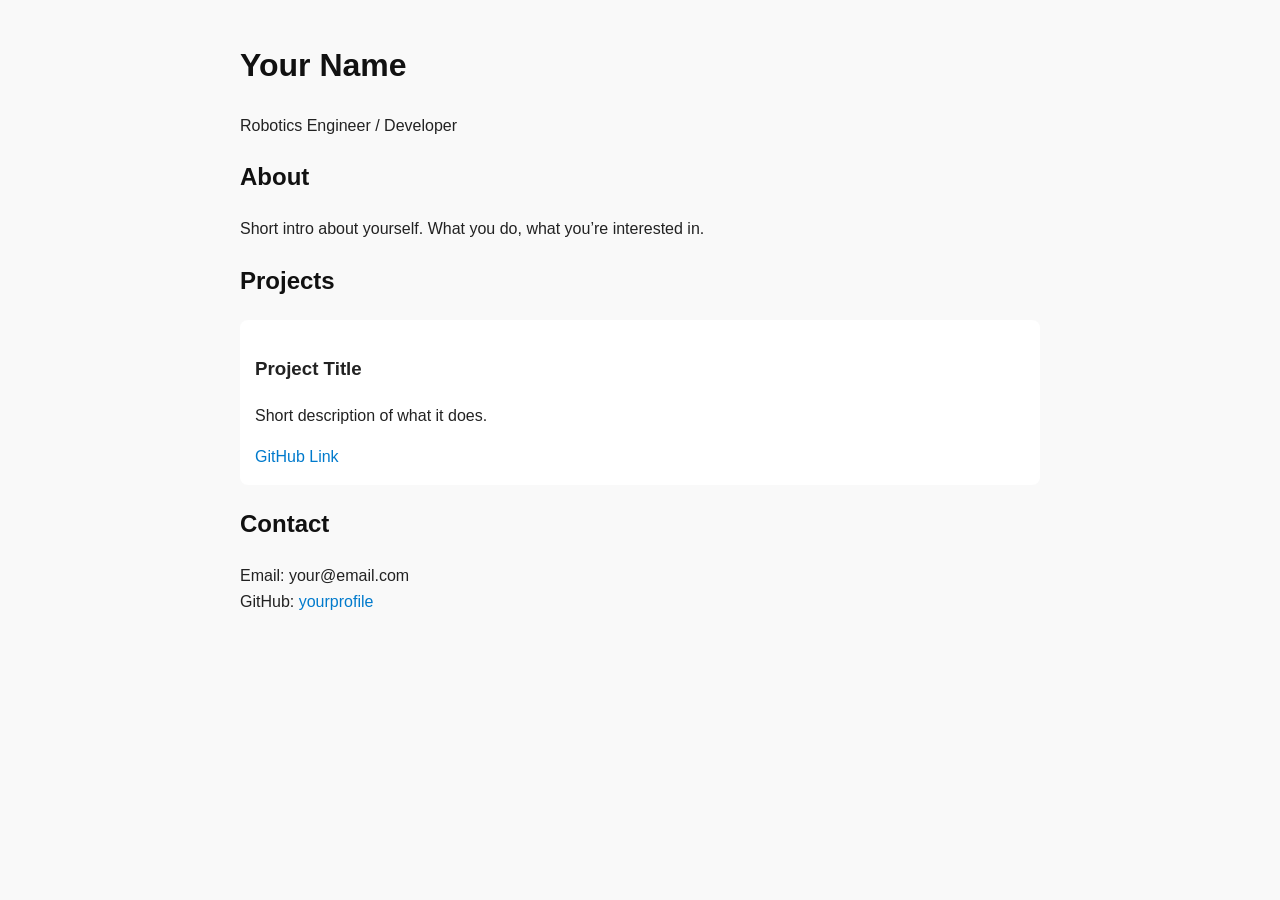
==== index.html @ 07967818 "Create index.html" ====
<!DOCTYPE html>
<html lang="en">
<head>
    <meta charset="UTF-8">
    <meta name="viewport" content="width=device-width, initial-scale=1.0">
    <title>Your Name</title>

    <style>
        body {
            font-family: Arial, sans-serif;
            margin: 40px auto;
            max-width: 800px;
            line-height: 1.6;
            padding: 0 20px;
            background: #f9f9f9;
            color: #222;
        }

        h1, h2 {
            color: #111;
        }

        .project {
            margin-bottom: 20px;
            padding: 15px;
            background: white;
            border-radius: 8px;
        }

        a {
            color: #007acc;
            text-decoration: none;
        }
    </style>
</head>
<body>

    <h1>Your Name</h1>
    <p>Robotics Engineer / Developer</p>

    <h2>About</h2>
    <p>
        Short intro about yourself. What you do, what you’re interested in.
    </p>

    <h2>Projects</h2>

    <div class="project">
        <h3>Project Title</h3>
        <p>Short description of what it does.</p>
        <a href="#">GitHub Link</a>
    </div>

    <h2>Contact</h2>
    <p>
        Email: your@email.com <br>
        GitHub: <a href="#">yourprofile</a>
    </p>

</body>
</html>
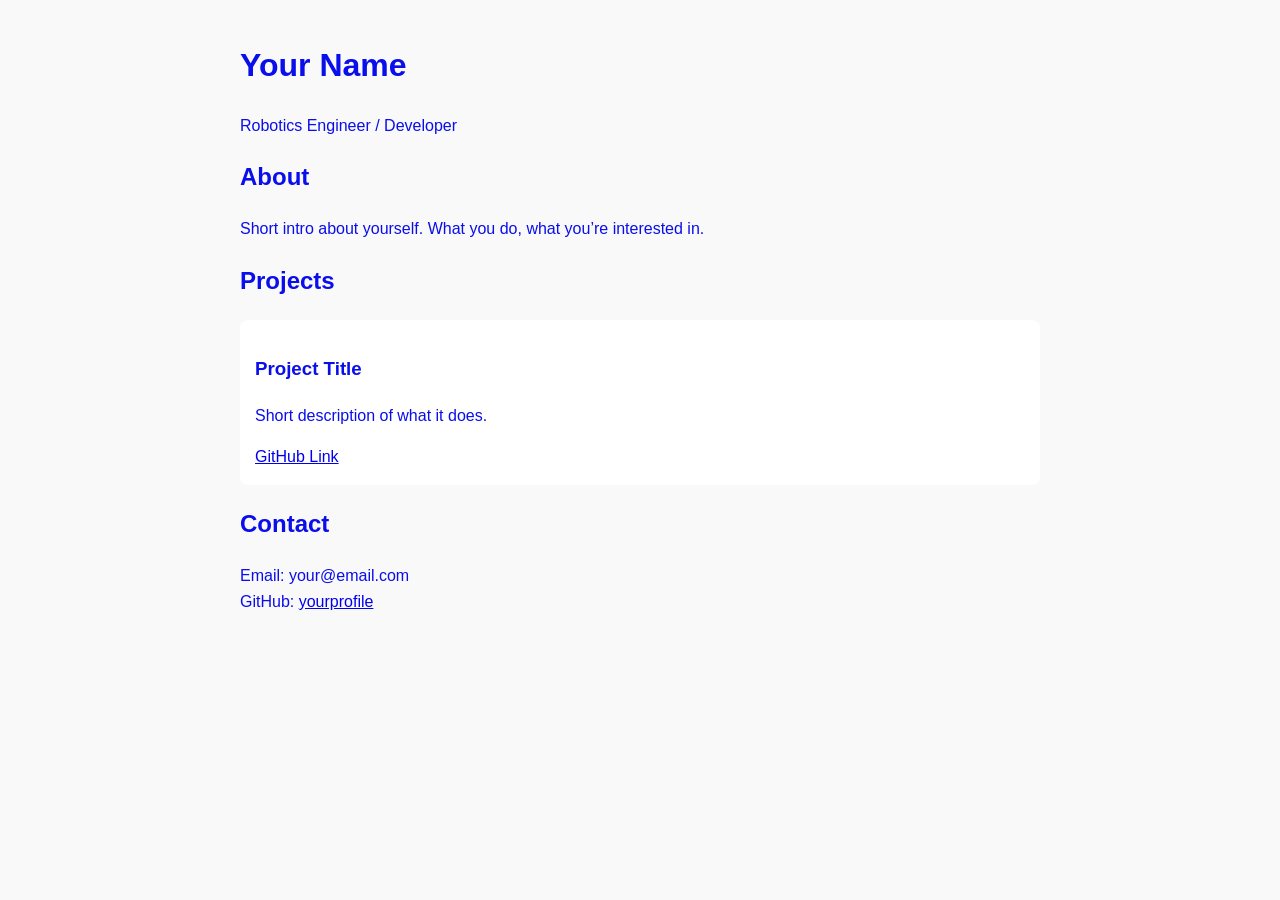
==== commit 01dbc18f: "Updates" ====
--- a/index.html
+++ b/index.html
@@ -3,35 +3,9 @@
 <head>
     <meta charset="UTF-8">
     <meta name="viewport" content="width=device-width, initial-scale=1.0">
-    <title>Your Name</title>
+    <link rel="stylesheet" href="style.css">
+    <title>Begüm Saral</title>
 
-    <style>
-        body {
-            font-family: Arial, sans-serif;
-            margin: 40px auto;
-            max-width: 800px;
-            line-height: 1.6;
-            padding: 0 20px;
-            background: #f9f9f9;
-            color: #222;
-        }
-
-        h1, h2 {
-            color: #111;
-        }
-
-        .project {
-            margin-bottom: 20px;
-            padding: 15px;
-            background: white;
-            border-radius: 8px;
-        }
-
-        a {
-            color: #007acc;
-            text-decoration: none;
-        }
-    </style>
 </head>
 <body>
 
--- a/style.css
+++ b/style.css
@@ -0,0 +1,16 @@
+body {
+    font-family: Arial, sans-serif;
+    margin: 40px auto;
+    max-width: 800px;
+    line-height: 1.6;
+    padding: 0 20px;
+    background: #f9f9f9;
+    color: #0a0eeb;
+}
+
+.project {
+    margin-bottom: 20px;
+    padding: 15px;
+    background: white;
+    border-radius: 8px;
+}
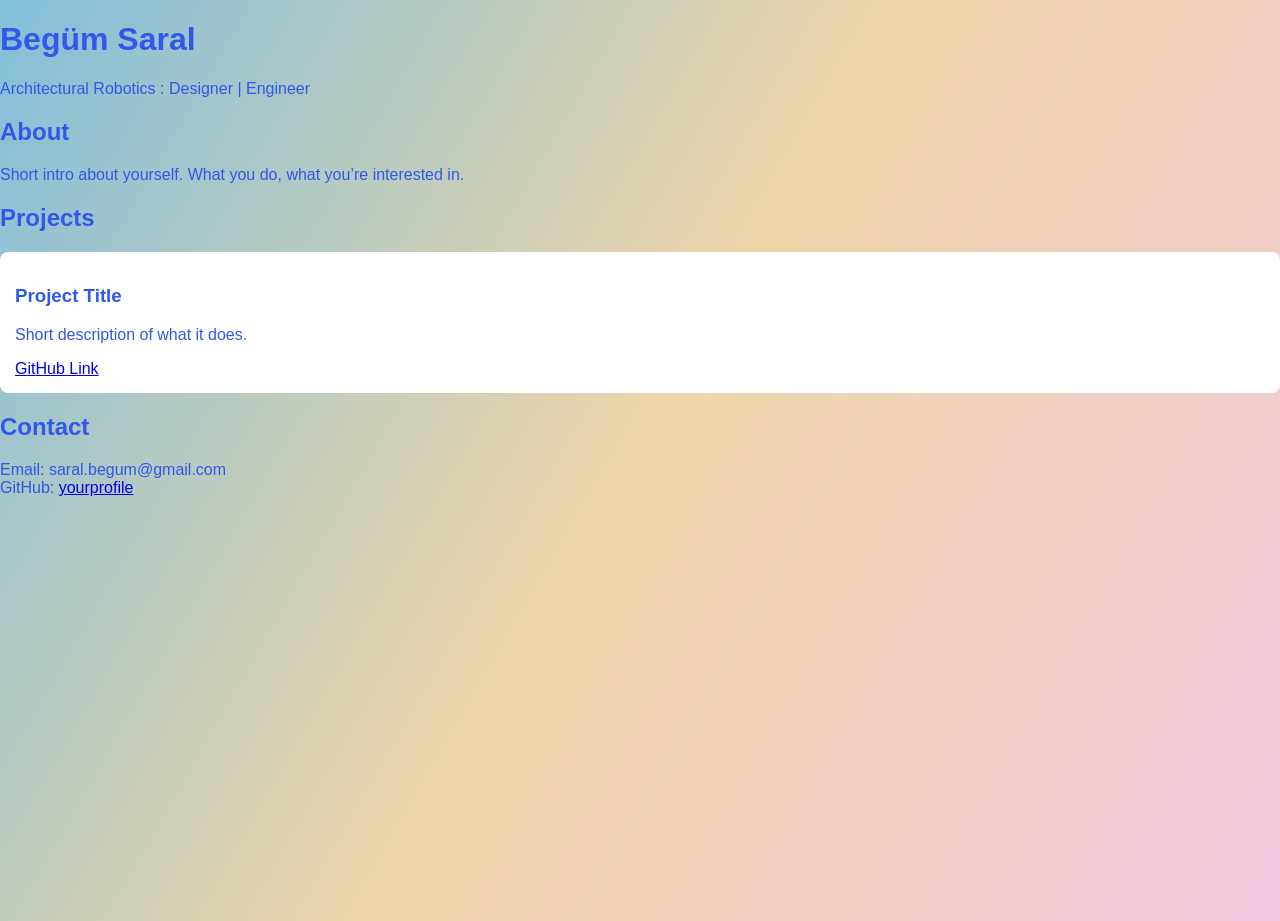
==== commit 9dfef6be: "Color changes." ====
--- a/index.html
+++ b/index.html
@@ -9,8 +9,8 @@
 </head>
 <body>
 
-    <h1>Your Name</h1>
-    <p>Robotics Engineer / Developer</p>
+    <h1>Begüm Saral</h1>
+    <p>Architectural Robotics : Designer | Engineer</p>
 
     <h2>About</h2>
     <p>
@@ -27,7 +27,7 @@
 
     <h2>Contact</h2>
     <p>
-        Email: your@email.com <br>
+        Email: saral.begum@gmail.com <br>
         GitHub: <a href="#">yourprofile</a>
     </p>
 
--- a/style.css
+++ b/style.css
@@ -1,11 +1,11 @@
 body {
+    margin: 0;
+    min-height: 100vh;
+
+    background: linear-gradient(120deg, #81bfda,  #eed5a8, #f1c8e0);
+
+    color: rgb(48, 88, 235);
     font-family: Arial, sans-serif;
-    margin: 40px auto;
-    max-width: 800px;
-    line-height: 1.6;
-    padding: 0 20px;
-    background: #f9f9f9;
-    color: #0a0eeb;
 }
 
 .project {
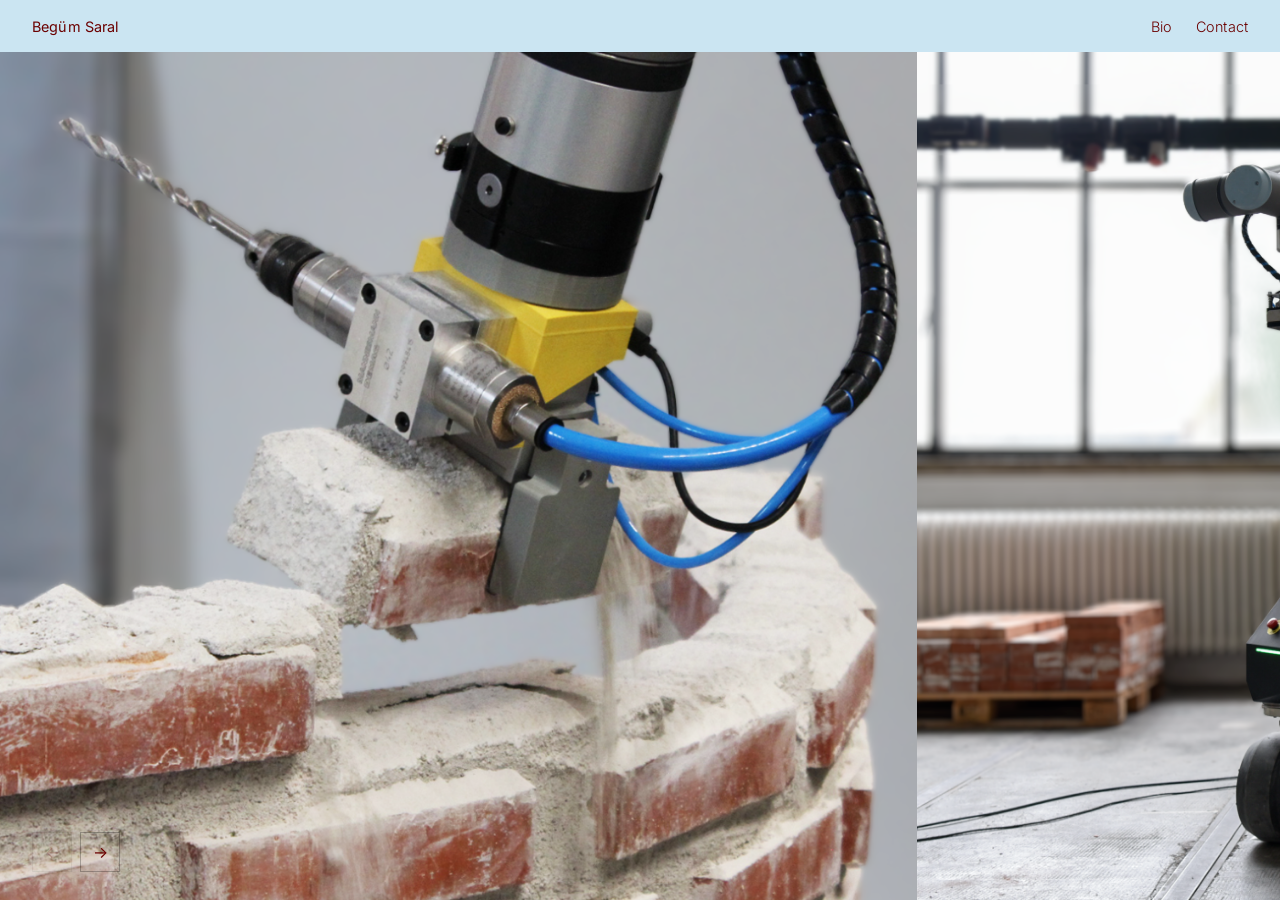
==== commit ba6b9959: "Updates" ====
--- a/index.html
+++ b/index.html
@@ -4,32 +4,178 @@
     <meta charset="UTF-8">
     <meta name="viewport" content="width=device-width, initial-scale=1.0">
     <link rel="stylesheet" href="style.css">
+    <link href="https://fonts.googleapis.com/css2?family=Inter:wght@300;400&display=swap" rel="stylesheet">
     <title>Begüm Saral</title>
-
 </head>
 <body>
 
-    <h1>Begüm Saral</h1>
-    <p>Architectural Robotics : Designer | Engineer</p>
+    <!-- ── NAV ── -->
+    <nav>
+        <span class="nav-name">Begüm Saral</span>
+        <div class="nav-links">
+            <button onclick="openPanel('bioPanel')">Bio</button>
+            <button onclick="openPanel('contactPanel')">Contact</button>
+        </div>
+    </nav>
 
-    <h2>About</h2>
-    <p>
-        Short intro about yourself. What you do, what you’re interested in.
-    </p>
-
-    <h2>Projects</h2>
-
-    <div class="project">
-        <h3>Project Title</h3>
-        <p>Short description of what it does.</p>
-        <a href="#">GitHub Link</a>
+    <!-- ── SCROLL STRIP ── -->
+    <div id="scrollStrip">
+        <div id="scrollTrack">
+            <!-- Populated by JS -->
+        </div>
     </div>
 
-    <h2>Contact</h2>
-    <p>
-        Email: saral.begum@gmail.com <br>
-        GitHub: <a href="#">yourprofile</a>
-    </p>
+    <!-- ── ARROW BUTTONS ── -->
+    <button class="scroll-arrow" id="arrowLeft" onclick="arrowScroll(-1)" aria-label="Scroll left">&#8592;</button>
+    <button class="scroll-arrow" id="arrowRight" onclick="arrowScroll(1)" aria-label="Scroll right">&#8594;</button>
 
+    <!-- ── BIO PANEL ── -->
+    <div class="panel" id="bioPanel">
+        <div class="panel-inner">
+            <button class="close-btn" onclick="closePanel('bioPanel')">Close</button>
+            <div class="panel-content">
+                <h2>Bio</h2>
+                <p>Your bio goes here. A few sentences about who you are, what you do, and what drives you. Architectural Robotics. Designer and engineer working at the intersection of space, computation, and movement.</p>
+                <p>Based in —. Previously at —. Currently working on —.</p>
+            </div>
+        </div>
+    </div>
+
+    <!-- ── CONTACT PANEL ── -->
+    <div class="panel" id="contactPanel">
+        <div class="panel-inner">
+            <button class="close-btn" onclick="closePanel('contactPanel')">Close</button>
+            <div class="panel-content">
+                <h2>Contact</h2>
+                <p><a href="mailto:saral.begum@gmail.com">saral.begum@gmail.com</a></p>
+                <p><a href="https://github.com/begums" target="_blank">GitHub ↗</a></p>
+            </div>
+        </div>
+    </div>
+
+    <script>
+        // ── PROJECT DATA ──
+        // Edit this list to add/remove projects.
+        // 'cover' is the thumbnail shown in the scroll strip.
+        // 'images' are shown in the project detail page.
+        // All image paths are relative to index.html (e.g. "images/myfile.jpg")
+        const PROJECTS = [
+            {
+                id: "proj1",
+                title: "Robotic Deconstruction of Mortar-Bound Brickwork",
+                tag: "Robotics + Computer Vision",
+                year: "2024-25",
+                description: "Robotic deconstruction offers a precise and environmentally responsible alternative to conventional demolition, enabling the selective recovery of building materials for reuse. This research presents a methodology for robotic deconstruction enabled by Spatial Artificial Intelligence (Spatial AI), demonstrated through the case of brickwork. The approach comprises: (1) a deep learning-based real-time object perception system, trained on synthetic photorealistic data to detect and localise individual bricks; (2) the incremental registration and spatial mapping of these discrete elements within an evolving as-built digital twin; and (3) reasoning and control routines that enable perception- and mapping-informed, stepwise robotic deconstruction. The mortar-bound deconstruction project builds on the previous dry-stacked case study by moving the concept closer to real-world application, while addressing challenges such as brick perception with mortar occlusion, as well as robotic mortar removal, and brick detachment.",
+                tech: ["Spatial AI", "Material reclamation", "Deep learning-based object perception", "Synthetic photorealistic data generation"],
+                github: "https://github.com/begums",
+                cover: "images/Project_1_image_0.png",
+                images: ["images/Project_1_image_0.png"]
+            },
+            {
+                id: "proj2",
+                title: "Robotic Disassembly of Dry-stacked Brickwork",
+                tag: "Robotics + Computer Vision",
+                year: "2023-24",
+                description: "A longer description of this project. What problem does it solve? What was your role? What did you learn?",
+                tech: ["Grasshopper", "Rhino", "Python"],
+                github: "https://github.com/begums",
+                cover: "images/Project_2_image_0.png",
+                images: ["images/Project_2_image_0.png"]
+            },
+            {
+                id: "proj3",
+                title: "Augmented Construction Training",
+                tag: "Augmented Reality",
+                year: "2023",
+                description: "A longer description of this project. What problem does it solve? What was your role? What did you learn?",
+                tech: ["PyTorch", "SLAM", "C++"],
+                github: "https://github.com/begums",
+                cover: "images/Project_3_image_0.jpg",
+                images: ["images/Project_3_image_0.jpg"]
+            }
+        ];
+
+        // ── Build scroll strip ──
+        function buildStrip() {
+            const track = document.getElementById('scrollTrack');
+            PROJECTS.forEach((p, i) => {
+                const item = document.createElement('div');
+                item.className = 'project-item';
+                // Generate random width between min and max to create a dynamic, non-uniform strip
+                const minWidth = 800, maxWidth = 1000;
+                const randomWidth = Math.floor(Math.random() * (maxWidth - minWidth + 1)) + minWidth;
+                item.onclick = () => {
+                    // Store project data for project.html to read
+                    sessionStorage.setItem('currentProject', JSON.stringify(p));
+                    sessionStorage.setItem('allProjects', JSON.stringify(PROJECTS));
+                    window.location.href = `project.html?id=${p.id}`;
+                };
+                item.innerHTML = `
+                    <div class="proj-label-top">
+                        <span class="proj-title-top">${p.title}, ${p.year}</span>
+                    </div>
+                    <div class="proj-img-wrap" style="width: ${randomWidth}px;">
+                        <img src="${p.cover}" alt="${p.title}" onerror="this.parentElement.classList.add('no-img')">
+                        <div class="proj-num">${String(i + 1).padStart(2, '0')}</div>
+                    </div>
+                `;
+                track.appendChild(item);
+            });
+            updateArrows();
+        }
+
+        // ── Panels ──
+        function openPanel(id) {
+            document.getElementById(id).classList.add('active');
+            document.body.style.overflow = 'hidden';
+        }
+        function closePanel(id) {
+            document.getElementById(id).classList.remove('active');
+            document.body.style.overflow = '';
+        }
+        document.querySelectorAll('.panel').forEach(panel => {
+            panel.addEventListener('click', e => {
+                if (e.target === panel) closePanel(panel.id);
+            });
+        });
+        document.addEventListener('keydown', e => {
+            if (e.key === 'Escape')
+                document.querySelectorAll('.panel.active').forEach(p => closePanel(p.id));
+        });
+
+        // ── Arrow scroll ──
+        const strip = document.getElementById('scrollStrip');
+        const SCROLL_AMOUNT = 360;
+
+        function arrowScroll(dir) {
+            strip.scrollBy({ left: dir * SCROLL_AMOUNT, behavior: 'smooth' });
+        }
+        function updateArrows() {
+            const atStart = strip.scrollLeft <= 0;
+            const atEnd = strip.scrollLeft + strip.clientWidth >= strip.scrollWidth - 2;
+            document.getElementById('arrowLeft').style.opacity = atStart ? '0.2' : '1';
+            document.getElementById('arrowRight').style.opacity = atEnd ? '0.2' : '1';
+        }
+        strip.addEventListener('scroll', updateArrows);
+
+        // ── Drag to scroll ──
+        let isDown = false, startX, scrollLeft;
+        strip.addEventListener('mousedown', e => {
+            isDown = true;
+            strip.style.cursor = 'grabbing';
+            startX = e.pageX - strip.offsetLeft;
+            scrollLeft = strip.scrollLeft;
+        });
+        strip.addEventListener('mouseleave', () => { isDown = false; strip.style.cursor = 'grab'; });
+        strip.addEventListener('mouseup', () => { isDown = false; strip.style.cursor = 'grab'; });
+        strip.addEventListener('mousemove', e => {
+            if (!isDown) return;
+            e.preventDefault();
+            const x = e.pageX - strip.offsetLeft;
+            strip.scrollLeft = scrollLeft - (x - startX) * 1.2;
+        });
+
+        buildStrip();
+    </script>
 </body>
-</html>+</html>
--- a/style.css
+++ b/style.css
@@ -1,16 +1,342 @@
+/* ── Variables ── */
+:root {
+    --bg:      #cbe5f2;   
+    --ink:     #6b0000;
+    --muted:   #bb0202;
+    --panel-bg:#f9f5c8;
+    --font:    'Inter', sans-serif;
+}
+
+/* ── Reset ── */
+*, *::before, *::after { box-sizing: border-box; margin: 0; padding: 0; }
+
+html, body {
+    height: 100%;
+    overflow: hidden; /* no page scroll — only strip scrolls */
+}
+
 body {
+    background: var(--bg);
+    color: var(--ink);
+    font-family: var(--font);
+    font-weight: 300;
+}
+
+/* ── NAV ── */
+nav {
+    position: fixed;
+    top: 0; left: 0; right: 0;
+    z-index: 50;
+    height: 52px;
+    display: flex;
+    align-items: center;
+    justify-content: space-between;
+    padding: 0 32px;
+}
+
+.nav-name {
+    font-size: 0.9rem;
+    font-weight: 400;
+    letter-spacing: 0.01em;
+    color: var(--ink);
+}
+
+.nav-links {
+    display: flex;
+    gap: 24px;
+}
+
+.nav-links button {
+    background: none;
+    border: none;
+    font-family: var(--font);
+    font-size: 0.9rem;
+    font-weight: 300;
+    color: var(--ink);
+    cursor: pointer;
+    padding: 0;
+    letter-spacing: 0.01em;
+    transition: opacity 0.15s;
+}
+.nav-links button:hover { opacity: 0.5; }
+
+/* ── SCROLL STRIP ── */
+#scrollStrip {
+    position: fixed;
+    top: 52px; bottom: 0; left: 0; right: 0;
+    overflow-x: scroll;
+    overflow-y: hidden;
+    cursor: grab;
+    scroll-behavior: smooth;
+    -webkit-overflow-scrolling: touch;
+    scrollbar-width: none;
+}
+#scrollStrip::-webkit-scrollbar { display: none; }
+
+#scrollTrack {
+    display: flex;
+    align-items: flex-end;
+    gap: 0;
+    height: 100%;
+    padding: 0;
+    width: max-content;
+}
+
+/* ── PROJECT ITEM ── */
+.project-item {
+    position: relative;
+    flex-shrink: 0;
+    cursor: pointer;
+    display: flex;
+    flex-direction: column;
+    align-items: flex-start;
+    gap: 0px;
+    padding-bottom: 0px;
+}
+
+.proj-img-wrap {
+    position: relative;
+    width: auto;
+    height: auto;
+    max-height: calc(100vh - 52px);
+    background: #ffffff;
+    overflow: hidden;
+}
+
+.proj-img-wrap img {
+    width: 100%; height: 100%;
+    object-fit: contain;
+    display: block;
+    transition: transform 0.5s ease;
+    filter: grayscale(15%);
+}
+.project-item:hover .proj-img-wrap img {
+    transform: scale(1.03);
+    filter: grayscale(0%);
+}
+
+/* Fallback number when no image */
+.proj-num {
+    position: absolute;
+    bottom: 12px; right: 16px;
+    font-size: 4rem;
+    font-weight: 300;
+    color: rgba(0,0,0,0.12);
+    line-height: 1;
+    pointer-events: none;
+}
+.proj-img-wrap.no-img img { display: none; }
+.proj-img-wrap:not(.no-img) .proj-num { display: none; }
+
+/* Label above image */
+.proj-label-top {
+    display: flex;
+    flex-direction: column;
+    gap: 2px;
+    padding-left: 8px;
+}
+.proj-title-top {
+    font-size: 0.88rem;
+    font-weight: 400;
+    color: var(--ink);
+    line-height: 1.2;
+    white-space: nowrap;
+}
+
+/* Items align to bottom for image only */
+.project-item { margin: 0; padding: 0; }
+
+/* ── Arrow buttons ── */
+.scroll-arrow {
+    position: fixed;
+    bottom: 28px;
+    z-index: 100;
+    background: none;
+    border: 1px solid rgba(0,0,0,0.25);
+    color: var(--ink);
+    font-family: var(--font);
+    font-size: 1rem;
+    width: 40px;
+    height: 40px;
+    cursor: pointer;
+    display: flex;
+    align-items: center;
+    justify-content: center;
+    transition: opacity 0.2s, background 0.2s;
+}
+.scroll-arrow:hover { background: rgba(0,0,0,0.06); }
+#arrowLeft  { left: 32px; }
+#arrowRight { left: 80px; }
+
+/* ── Panels (Bio, Contact) ── */
+.panel {
+    position: fixed;
+    inset: 0;
+    z-index: 200;
+    display: flex;
+    align-items: stretch;
+    justify-content: flex-end;
+    pointer-events: none;
+    opacity: 0;
+    transition: opacity 0.3s ease;
+}
+.panel.active {
+    pointer-events: all;
+    opacity: 1;
+}
+.panel.active .panel-inner {
+    transform: translateX(0);
+}
+
+.panel-inner {
+    background: var(--panel-bg);
+    width: 480px;
+    max-width: 100vw;
+    height: 100%;
+    overflow-y: auto;
+    position: relative;
+    transform: translateX(40px);
+    transition: transform 0.4s cubic-bezier(0.22, 1, 0.36, 1);
+    display: flex;
+    flex-direction: column;
+}
+
+/* Close button */
+.close-btn {
+    position: sticky;
+    top: 0;
+    align-self: flex-end;
+    background: none;
+    border: none;
+    font-family: var(--font);
+    font-size: 0.78rem;
+    font-weight: 300;
+    letter-spacing: 0.08em;
+    text-transform: uppercase;
+    color: var(--muted);
+    cursor: pointer;
+    padding: 22px 28px 0;
+    transition: color 0.15s;
+    z-index: 10;
+}
+.close-btn:hover { color: var(--ink); }
+
+/* Panel content */
+.panel-content {
+    padding: 32px 40px 60px;
+    flex: 1;
+}
+
+.panel-content h2 {
+    font-size: 1.1rem;
+    font-weight: 400;
+    letter-spacing: 0.01em;
+    margin-bottom: 28px;
+    color: var(--ink);
+}
+
+.panel-content p {
+    font-size: 0.88rem;
+    line-height: 1.85;
+    color: var(--ink);
+    opacity: 0.75;
+    margin-bottom: 16px;
+}
+
+.panel-content a {
+    color: var(--ink);
+    text-decoration: none;
+    border-bottom: 1px solid rgba(0,0,0,0.2);
+    transition: border-color 0.15s;
+}
+.panel-content a:hover { border-color: var(--ink); }
+
+/* Project panel layout */
+.project-panel-content {
+    padding: 0;
+    display: flex;
+    flex-direction: column;
+}
+
+.panel-img {
+    width: 100%;
+    aspect-ratio: 4/3;
+    background: #b5c89a;
+    overflow: hidden;
+    flex-shrink: 0;
+}
+.panel-img img {
+    width: 100%; height: 100%;
+    object-fit: cover;
+    display: block;
+    filter: grayscale(10%);
+}
+
+.panel-text {
+    padding: 32px 40px 60px;
+    display: flex;
+    flex-direction: column;
+    gap: 14px;
+}
+
+.panel-text .proj-tag {
+    font-size: 0.68rem;
+    letter-spacing: 0.12em;
+    text-transform: uppercase;
+    color: var(--muted);
+}
+
+.panel-text h2 {
+    font-size: 1.3rem;
+    font-weight: 400;
     margin: 0;
-    min-height: 100vh;
-
-    background: linear-gradient(120deg, #81bfda,  #eed5a8, #f1c8e0);
-
-    color: rgb(48, 88, 235);
-    font-family: Arial, sans-serif;
-}
-
-.project {
-    margin-bottom: 20px;
-    padding: 15px;
-    background: white;
-    border-radius: 8px;
-}+    line-height: 1.3;
+}
+
+.panel-text p {
+    font-size: 0.86rem;
+    line-height: 1.85;
+    color: var(--ink);
+    opacity: 0.7;
+    margin: 0;
+}
+
+.tech-list {
+    display: flex;
+    flex-wrap: wrap;
+    gap: 8px;
+    margin-top: 4px;
+}
+.tech-list span {
+    font-size: 0.7rem;
+    letter-spacing: 0.1em;
+    text-transform: uppercase;
+    color: var(--muted);
+    border: 1px solid rgba(0,0,0,0.18);
+    padding: 3px 10px;
+}
+
+.ext-link {
+    display: inline-block;
+    margin-top: 8px;
+    font-size: 0.78rem;
+    letter-spacing: 0.08em;
+    text-transform: uppercase;
+    color: var(--ink);
+    text-decoration: none;
+    border-bottom: 1px solid rgba(0,0,0,0.3);
+    width: fit-content;
+    transition: border-color 0.15s, opacity 0.15s;
+}
+.ext-link:hover { opacity: 0.5; }
+
+/* ── Mobile ── */
+@media (max-width: 600px) {
+    nav { padding: 0 20px; }
+    #scrollTrack { padding: 0; }
+    .proj-img-wrap { width: 260px !important; height: calc(100vh - 52px) !important; }
+    .project-item { margin: 0 !important; }
+    .panel-inner { width: 100vw; }
+    .panel-content { padding: 24px 24px 48px; }
+    .panel-text { padding: 24px 24px 48px; }
+}
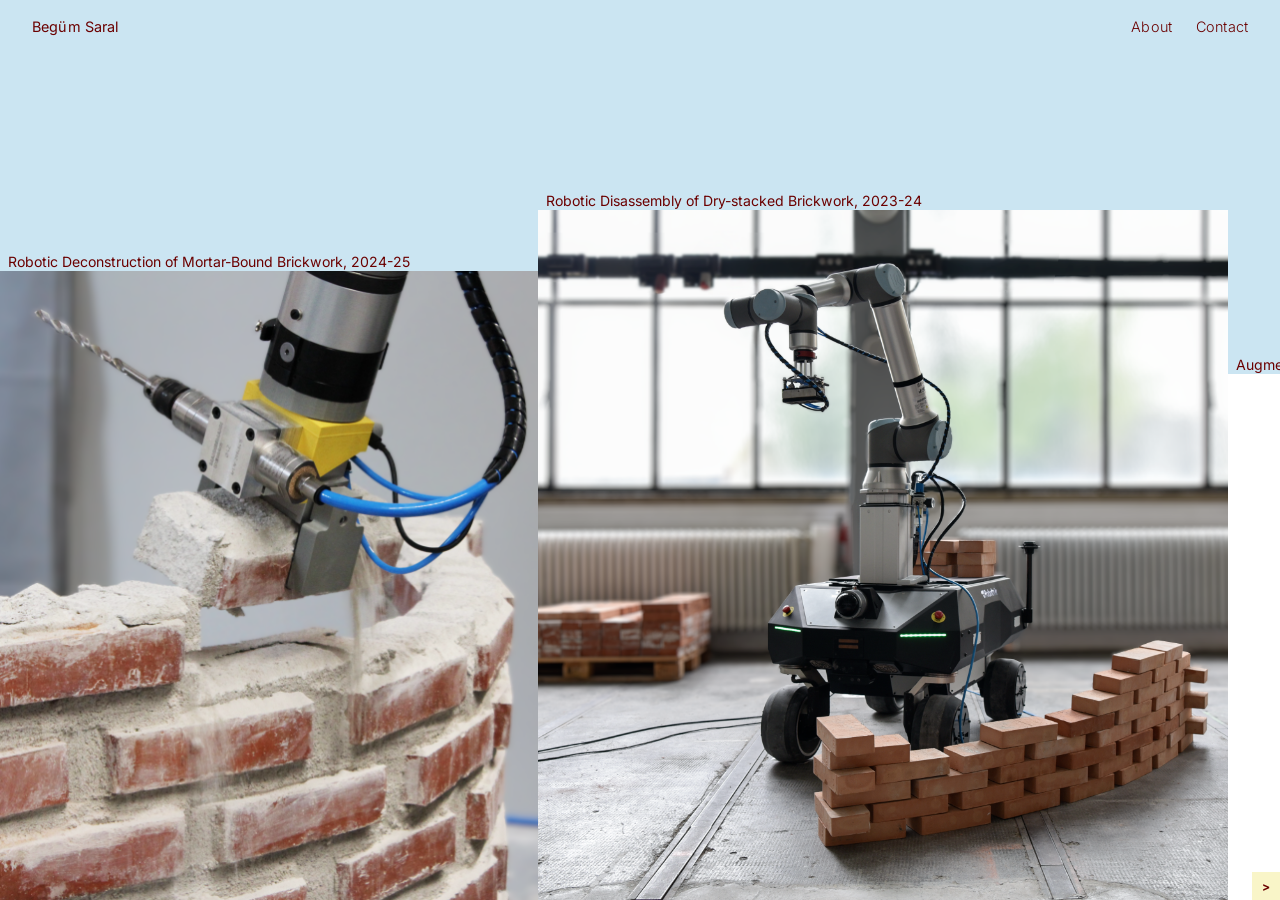
==== commit 2d33a2ce: "finalchanges" ====
--- a/index.html
+++ b/index.html
@@ -13,7 +13,7 @@
     <nav>
         <span class="nav-name">Begüm Saral</span>
         <div class="nav-links">
-            <button onclick="openPanel('bioPanel')">Bio</button>
+            <button onclick="openPanel('aboutPanel')">About</button>
             <button onclick="openPanel('contactPanel')">Contact</button>
         </div>
     </nav>
@@ -26,15 +26,15 @@
     </div>
 
     <!-- ── ARROW BUTTONS ── -->
-    <button class="scroll-arrow" id="arrowLeft" onclick="arrowScroll(-1)" aria-label="Scroll left">&#8592;</button>
-    <button class="scroll-arrow" id="arrowRight" onclick="arrowScroll(1)" aria-label="Scroll right">&#8594;</button>
-
-    <!-- ── BIO PANEL ── -->
-    <div class="panel" id="bioPanel">
+    <button class="scroll-arrow" id="arrowLeft" onclick="arrowScroll(-1)" aria-label="Scroll left">&lt;</button>
+    <button class="scroll-arrow" id="arrowRight" onclick="arrowScroll(1)" aria-label="Scroll right">&gt;</button>
+
+    <!-- ── ABOUT PANEL ── -->
+    <div class="panel" id="aboutPanel">
         <div class="panel-inner">
-            <button class="close-btn" onclick="closePanel('bioPanel')">Close</button>
+            <button class="close-btn" onclick="closePanel('aboutPanel')">Close</button>
             <div class="panel-content">
-                <h2>Bio</h2>
+                <h2>About</h2>
                 <p>Your bio goes here. A few sentences about who you are, what you do, and what drives you. Architectural Robotics. Designer and engineer working at the intersection of space, computation, and movement.</p>
                 <p>Based in —. Previously at —. Currently working on —.</p>
             </div>
@@ -66,8 +66,9 @@
                 tag: "Robotics + Computer Vision",
                 year: "2024-25",
                 description: "Robotic deconstruction offers a precise and environmentally responsible alternative to conventional demolition, enabling the selective recovery of building materials for reuse. This research presents a methodology for robotic deconstruction enabled by Spatial Artificial Intelligence (Spatial AI), demonstrated through the case of brickwork. The approach comprises: (1) a deep learning-based real-time object perception system, trained on synthetic photorealistic data to detect and localise individual bricks; (2) the incremental registration and spatial mapping of these discrete elements within an evolving as-built digital twin; and (3) reasoning and control routines that enable perception- and mapping-informed, stepwise robotic deconstruction. The mortar-bound deconstruction project builds on the previous dry-stacked case study by moving the concept closer to real-world application, while addressing challenges such as brick perception with mortar occlusion, as well as robotic mortar removal, and brick detachment.",
-                tech: ["Spatial AI", "Material reclamation", "Deep learning-based object perception", "Synthetic photorealistic data generation"],
+                keywords: ["Spatial AI", "Material reclamation", "Deep learning-based object perception", "Synthetic photorealistic data generation"],
                 github: "https://github.com/begums",
+                vimeo_id: "0000000",
                 cover: "images/Project_1_image_0.png",
                 images: ["images/Project_1_image_0.png"]
             },
@@ -77,7 +78,7 @@
                 tag: "Robotics + Computer Vision",
                 year: "2023-24",
                 description: "A longer description of this project. What problem does it solve? What was your role? What did you learn?",
-                tech: ["Grasshopper", "Rhino", "Python"],
+                keywords: ["Grasshopper", "Rhino", "Python"],
                 github: "https://github.com/begums",
                 cover: "images/Project_2_image_0.png",
                 images: ["images/Project_2_image_0.png"]
@@ -88,12 +89,23 @@
                 tag: "Augmented Reality",
                 year: "2023",
                 description: "A longer description of this project. What problem does it solve? What was your role? What did you learn?",
-                tech: ["PyTorch", "SLAM", "C++"],
+                keywords: ["PyTorch", "SLAM", "C++"],
                 github: "https://github.com/begums",
                 cover: "images/Project_3_image_0.jpg",
                 images: ["images/Project_3_image_0.jpg"]
             }
         ];
+
+        // ── Helper to update min-width for all images ──
+        function updateImageMinWidths() {
+            document.querySelectorAll('.proj-title-top').forEach(titleEl => {
+                const textWidth = titleEl.offsetWidth;
+                const imgWrap = titleEl.closest('.project-item').querySelector('.proj-img-wrap');
+                if (imgWrap && textWidth > 0) {
+                    imgWrap.style.minWidth = textWidth + 'px';
+                }
+            });
+        }
 
         // ── Build scroll strip ──
         function buildStrip() {
@@ -101,9 +113,11 @@
             PROJECTS.forEach((p, i) => {
                 const item = document.createElement('div');
                 item.className = 'project-item';
-                // Generate random width between min and max to create a dynamic, non-uniform strip
-                const minWidth = 800, maxWidth = 1000;
-                const randomWidth = Math.floor(Math.random() * (maxWidth - minWidth + 1)) + minWidth;
+                // Generate random height between 40% and 90% of viewport (accounting for nav)
+                const screenHeight = window.innerHeight - 52;
+                const minHeight = screenHeight * 0.5;
+                const maxHeight = screenHeight * 0.9;
+                const randomHeight = Math.floor(Math.random() * (maxHeight - minHeight + 1)) + minHeight;
                 item.onclick = () => {
                     // Store project data for project.html to read
                     sessionStorage.setItem('currentProject', JSON.stringify(p));
@@ -114,14 +128,20 @@
                     <div class="proj-label-top">
                         <span class="proj-title-top">${p.title}, ${p.year}</span>
                     </div>
-                    <div class="proj-img-wrap" style="width: ${randomWidth}px;">
+                    <div class="proj-img-wrap" style="height: ${randomHeight}px;">
                         <img src="${p.cover}" alt="${p.title}" onerror="this.parentElement.classList.add('no-img')">
                         <div class="proj-num">${String(i + 1).padStart(2, '0')}</div>
                     </div>
                 `;
                 track.appendChild(item);
             });
-            updateArrows();
+            // Measure and set image min-widths immediately and after images load
+            updateImageMinWidths();
+            document.querySelectorAll('.proj-img-wrap img').forEach(img => {
+                img.addEventListener('load', updateImageMinWidths);
+            });
+            // Delay updateArrows to allow DOM to calculate scroll dimensions
+            setTimeout(updateArrows, 100);
         }
 
         // ── Panels ──
@@ -153,8 +173,8 @@
         function updateArrows() {
             const atStart = strip.scrollLeft <= 0;
             const atEnd = strip.scrollLeft + strip.clientWidth >= strip.scrollWidth - 2;
-            document.getElementById('arrowLeft').style.opacity = atStart ? '0.2' : '1';
-            document.getElementById('arrowRight').style.opacity = atEnd ? '0.2' : '1';
+            document.getElementById('arrowLeft').style.display = atStart ? 'none' : 'flex';
+            document.getElementById('arrowRight').style.display = atEnd ? 'none' : 'flex';
         }
         strip.addEventListener('scroll', updateArrows);
 
@@ -175,6 +195,25 @@
             strip.scrollLeft = scrollLeft - (x - startX) * 1.2;
         });
 
+        // ── Mouse wheel scroll ──
+        strip.addEventListener('wheel', e => {
+            e.preventDefault();
+            strip.scrollLeft += e.deltaY * 0.5;
+        }, { passive: false });
+
+        // ── Resize handler ──
+        window.addEventListener('resize', () => {
+            const screenHeight = window.innerHeight - 52;
+            const minHeight = screenHeight * 0.4;
+            const maxHeight = screenHeight * 0.9;
+            document.querySelectorAll('.proj-img-wrap').forEach(wrap => {
+                const randomHeight = Math.floor(Math.random() * (maxHeight - minHeight + 1)) + minHeight;
+                wrap.style.height = randomHeight + 'px';
+            });
+            // Re-measure text widths on resize
+            updateImageMinWidths();
+        });
+
         buildStrip();
     </script>
 </body>
--- a/style.css
+++ b/style.css
@@ -98,7 +98,6 @@
     position: relative;
     width: auto;
     height: auto;
-    max-height: calc(100vh - 52px);
     background: #ffffff;
     overflow: hidden;
 }
@@ -149,24 +148,25 @@
 /* ── Arrow buttons ── */
 .scroll-arrow {
     position: fixed;
-    bottom: 28px;
+    bottom: 0;
     z-index: 100;
-    background: none;
-    border: 1px solid rgba(0,0,0,0.25);
+    background: var(--panel-bg);
+    border: none;
     color: var(--ink);
     font-family: var(--font);
-    font-size: 1rem;
-    width: 40px;
-    height: 40px;
+    font-size: 0.75rem;
+    font-weight: 700;
+    width: 28px;
+    height: 28px;
     cursor: pointer;
     display: flex;
     align-items: center;
     justify-content: center;
-    transition: opacity 0.2s, background 0.2s;
-}
-.scroll-arrow:hover { background: rgba(0,0,0,0.06); }
-#arrowLeft  { left: 32px; }
-#arrowRight { left: 80px; }
+    transition: display 0.2s;
+}
+.scroll-arrow:hover { opacity: 0.7; }
+#arrowLeft  { left: 0; }
+#arrowRight { right: 0; }
 
 /* ── Panels (Bio, Contact) ── */
 .panel {
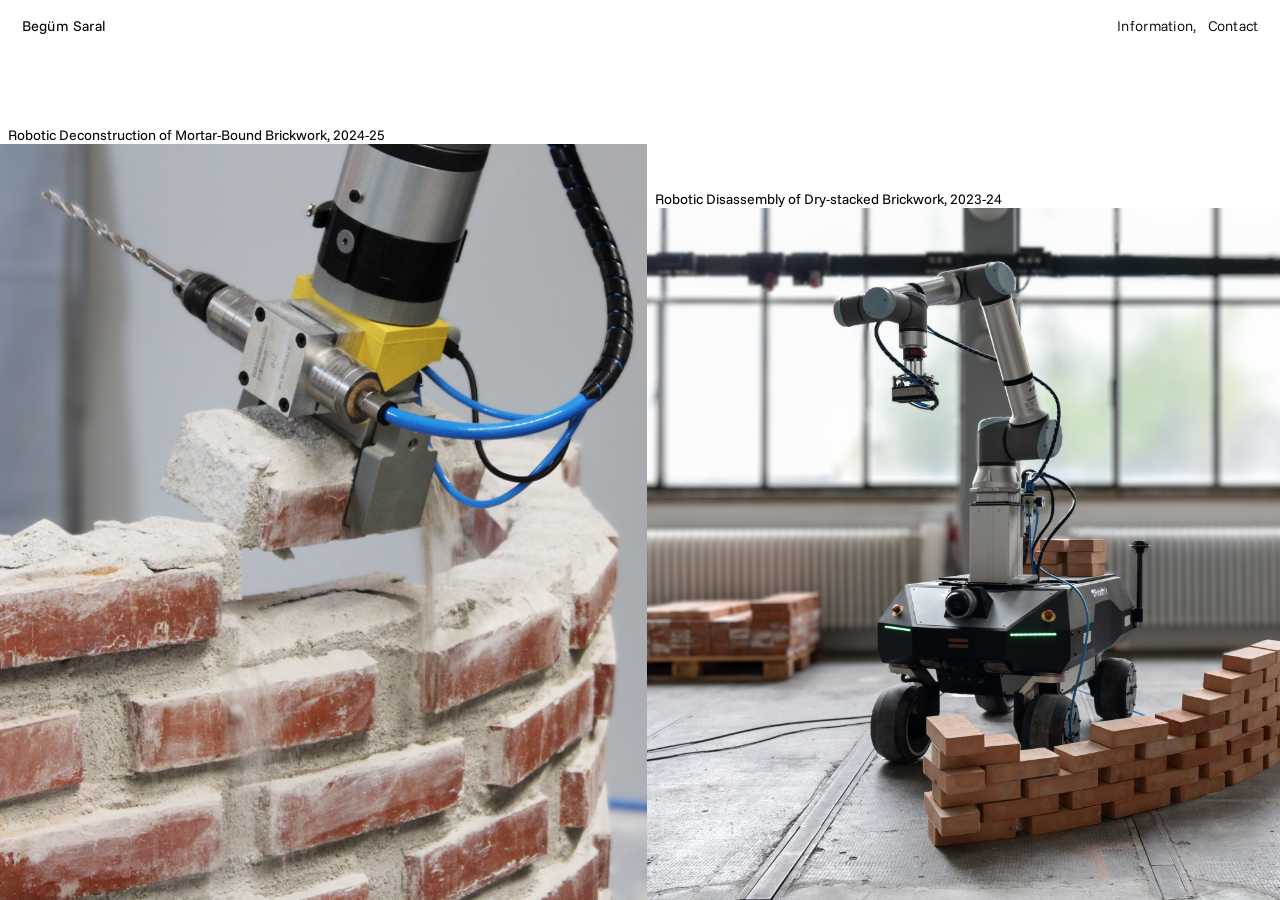
==== commit a5c35fdb: "Clean white version" ====
--- a/index.html
+++ b/index.html
@@ -4,16 +4,17 @@
     <meta charset="UTF-8">
     <meta name="viewport" content="width=device-width, initial-scale=1.0">
     <link rel="stylesheet" href="style.css">
-    <link href="https://fonts.googleapis.com/css2?family=Inter:wght@300;400&display=swap" rel="stylesheet">
+    <link href="https://fonts.googleapis.com/css2?family=Funnel+Sans:wght@300;400&display=swap" rel="stylesheet">
+    <link rel="icon" href="images/brick-icon.png">
     <title>Begüm Saral</title>
 </head>
 <body>
 
     <!-- ── NAV ── -->
     <nav>
-        <span class="nav-name">Begüm Saral</span>
+        <a href="index.html" class="nav-name" style="text-decoration: none; color: inherit; cursor: pointer;">Begüm Saral</a>
         <div class="nav-links">
-            <button onclick="openPanel('aboutPanel')">About</button>
+            <button onclick="window.location.href='information.html'">Information,</button>
             <button onclick="openPanel('contactPanel')">Contact</button>
         </div>
     </nav>
@@ -22,22 +23,6 @@
     <div id="scrollStrip">
         <div id="scrollTrack">
             <!-- Populated by JS -->
-        </div>
-    </div>
-
-    <!-- ── ARROW BUTTONS ── -->
-    <button class="scroll-arrow" id="arrowLeft" onclick="arrowScroll(-1)" aria-label="Scroll left">&lt;</button>
-    <button class="scroll-arrow" id="arrowRight" onclick="arrowScroll(1)" aria-label="Scroll right">&gt;</button>
-
-    <!-- ── ABOUT PANEL ── -->
-    <div class="panel" id="aboutPanel">
-        <div class="panel-inner">
-            <button class="close-btn" onclick="closePanel('aboutPanel')">Close</button>
-            <div class="panel-content">
-                <h2>About</h2>
-                <p>Your bio goes here. A few sentences about who you are, what you do, and what drives you. Architectural Robotics. Designer and engineer working at the intersection of space, computation, and movement.</p>
-                <p>Based in —. Previously at —. Currently working on —.</p>
-            </div>
         </div>
     </div>
 
@@ -110,6 +95,8 @@
         // ── Build scroll strip ──
         function buildStrip() {
             const track = document.getElementById('scrollTrack');
+            const originalItems = [];
+            
             PROJECTS.forEach((p, i) => {
                 const item = document.createElement('div');
                 item.className = 'project-item';
@@ -118,9 +105,14 @@
                 const minHeight = screenHeight * 0.5;
                 const maxHeight = screenHeight * 0.9;
                 const randomHeight = Math.floor(Math.random() * (maxHeight - minHeight + 1)) + minHeight;
+                
+                // Store project data on the element for easy access
+                item.dataset.projectId = p.id;
+                item.dataset.projectData = JSON.stringify(p);
+                
                 item.onclick = () => {
                     // Store project data for project.html to read
-                    sessionStorage.setItem('currentProject', JSON.stringify(p));
+                    sessionStorage.setItem('currentProject', item.dataset.projectData);
                     sessionStorage.setItem('allProjects', JSON.stringify(PROJECTS));
                     window.location.href = `project.html?id=${p.id}`;
                 };
@@ -134,14 +126,25 @@
                     </div>
                 `;
                 track.appendChild(item);
-            });
+                originalItems.push({element: item, projectData: p});
+            });
+            
+            // Clone all items for seamless looping and re-attach onclick handlers
+            originalItems.forEach(({element, projectData: p}) => {
+                const clone = element.cloneNode(true);
+                clone.onclick = () => {
+                    sessionStorage.setItem('currentProject', JSON.stringify(p));
+                    sessionStorage.setItem('allProjects', JSON.stringify(PROJECTS));
+                    window.location.href = `project.html?id=${p.id}`;
+                };
+                track.appendChild(clone);
+            });
+            
             // Measure and set image min-widths immediately and after images load
             updateImageMinWidths();
             document.querySelectorAll('.proj-img-wrap img').forEach(img => {
                 img.addEventListener('load', updateImageMinWidths);
             });
-            // Delay updateArrows to allow DOM to calculate scroll dimensions
-            setTimeout(updateArrows, 100);
         }
 
         // ── Panels ──
@@ -163,24 +166,40 @@
                 document.querySelectorAll('.panel.active').forEach(p => closePanel(p.id));
         });
 
-        // ── Arrow scroll ──
+        // ── Scroll strip behavior ──
         const strip = document.getElementById('scrollStrip');
         const SCROLL_AMOUNT = 360;
-
-        function arrowScroll(dir) {
-            strip.scrollBy({ left: dir * SCROLL_AMOUNT, behavior: 'smooth' });
-        }
-        function updateArrows() {
-            const atStart = strip.scrollLeft <= 0;
-            const atEnd = strip.scrollLeft + strip.clientWidth >= strip.scrollWidth - 2;
-            document.getElementById('arrowLeft').style.display = atStart ? 'none' : 'flex';
-            document.getElementById('arrowRight').style.display = atEnd ? 'none' : 'flex';
-        }
-        strip.addEventListener('scroll', updateArrows);
+        const AUTO_SCROLL_SPEED = 0.5; // pixels per frame
+        let autoScrollActive = true;
+        let autoScrollTimeout;
+        let animationId;
+        let baseWidth = 0; // Will be set after buildStrip
+
+        // ── Auto-scroll function ──
+        function autoScroll() {
+            if (autoScrollActive) {
+                strip.scrollLeft += AUTO_SCROLL_SPEED;
+                // Seamless loop: reset to start when halfway through (cloned content)
+                if (strip.scrollLeft >= baseWidth) {
+                    strip.scrollLeft = 0;
+                }
+            }
+            animationId = requestAnimationFrame(autoScroll);
+        }
+
+        // ── Pause auto-scroll and restart after timeout ──
+        function pauseAutoScroll() {
+            autoScrollActive = false;
+            clearTimeout(autoScrollTimeout);
+            autoScrollTimeout = setTimeout(() => {
+                autoScrollActive = true;
+            }, 3000); // Resume after 3 seconds of no user interaction
+        }
 
         // ── Drag to scroll ──
         let isDown = false, startX, scrollLeft;
         strip.addEventListener('mousedown', e => {
+            pauseAutoScroll();
             isDown = true;
             strip.style.cursor = 'grabbing';
             startX = e.pageX - strip.offsetLeft;
@@ -197,6 +216,7 @@
 
         // ── Mouse wheel scroll ──
         strip.addEventListener('wheel', e => {
+            pauseAutoScroll();
             e.preventDefault();
             strip.scrollLeft += e.deltaY * 0.5;
         }, { passive: false });
@@ -215,6 +235,11 @@
         });
 
         buildStrip();
+        // Calculate baseWidth (width of original content before cloning) and start auto-scroll
+        setTimeout(() => {
+            baseWidth = strip.scrollWidth / 2; // Since content is cloned, original is half
+            autoScroll(); // Start auto-scrolling animation
+        }, 100);
     </script>
 </body>
 </html>
--- a/style.css
+++ b/style.css
@@ -1,10 +1,10 @@
 /* ── Variables ── */
 :root {
-    --bg:      #cbe5f2;   
-    --ink:     #6b0000;
-    --muted:   #bb0202;
-    --panel-bg:#f9f5c8;
-    --font:    'Inter', sans-serif;
+    --bg:      #ffffff;   
+    --ink:     #000000;
+    --muted:   #999999;
+    --panel-bg:#b5836f;
+    --font:    'Funnel Sans', sans-serif;
 }
 
 /* ── Reset ── */
@@ -31,7 +31,7 @@
     display: flex;
     align-items: center;
     justify-content: space-between;
-    padding: 0 32px;
+    padding: 0 22px;
 }
 
 .nav-name {
@@ -43,7 +43,7 @@
 
 .nav-links {
     display: flex;
-    gap: 24px;
+    gap: 12px;
 }
 
 .nav-links button {
@@ -144,29 +144,6 @@
 
 /* Items align to bottom for image only */
 .project-item { margin: 0; padding: 0; }
-
-/* ── Arrow buttons ── */
-.scroll-arrow {
-    position: fixed;
-    bottom: 0;
-    z-index: 100;
-    background: var(--panel-bg);
-    border: none;
-    color: var(--ink);
-    font-family: var(--font);
-    font-size: 0.75rem;
-    font-weight: 700;
-    width: 28px;
-    height: 28px;
-    cursor: pointer;
-    display: flex;
-    align-items: center;
-    justify-content: center;
-    transition: display 0.2s;
-}
-.scroll-arrow:hover { opacity: 0.7; }
-#arrowLeft  { left: 0; }
-#arrowRight { right: 0; }
 
 /* ── Panels (Bio, Contact) ── */
 .panel {
@@ -330,6 +307,63 @@
 }
 .ext-link:hover { opacity: 0.5; }
 
+/* ── Information Page ── */
+#informationPage {
+    margin-top: 52px;
+    height: calc(100vh - 52px);
+    overflow-y: auto;
+    display: flex;
+    align-items: center;
+    justify-content: center;
+    padding: 60px 40px;
+}
+
+.info-container {
+    max-width: 600px;
+    display: flex;
+    flex-direction: column;
+    align-items: center;
+    text-align: center;
+}
+
+#informationPage h1 {
+    font-size: 2.5rem;
+    font-weight: 400;
+    margin-bottom: 40px;
+    letter-spacing: 0.02em;
+}
+
+.info-content {
+    margin-bottom: 60px;
+    font-size: 0.95rem;
+    line-height: 1.6;
+    color: var(--ink);
+}
+
+.info-content p {
+    margin-bottom: 16px;
+}
+
+.info-content p:last-child {
+    margin-bottom: 0;
+}
+
+.info-image {
+    width: 100%;
+    max-width: 500px;
+    aspect-ratio: 1;
+    background: #f0f0f0;
+    border: 1px solid #ddd;
+    overflow: hidden;
+}
+
+.info-image img {
+    width: 100%;
+    height: 100%;
+    object-fit: cover;
+    display: block;
+}
+
 /* ── Mobile ── */
 @media (max-width: 600px) {
     nav { padding: 0 20px; }
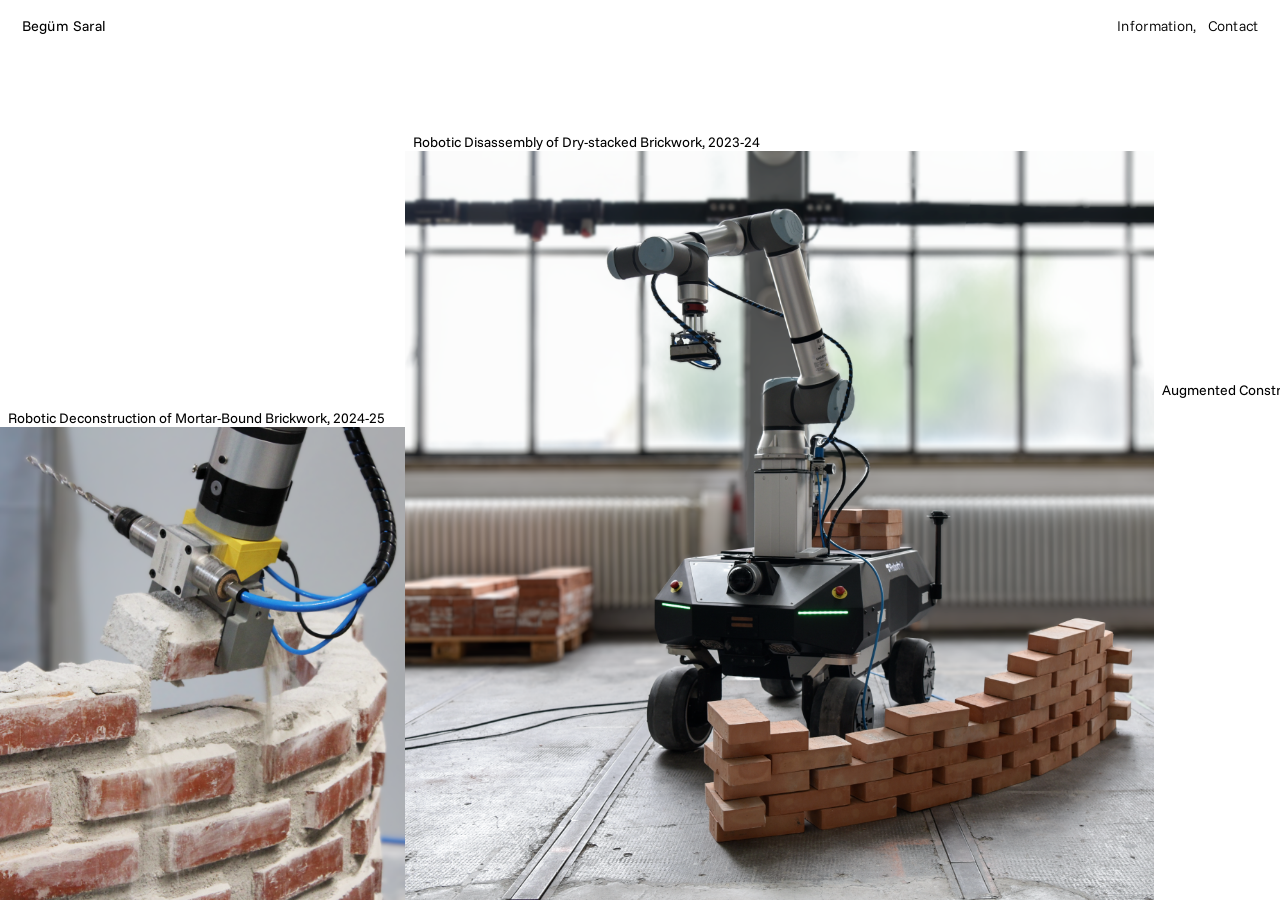
==== commit f4fcbf89: "Updates" ====
--- a/index.html
+++ b/index.html
@@ -32,8 +32,10 @@
             <button class="close-btn" onclick="closePanel('contactPanel')">Close</button>
             <div class="panel-content">
                 <h2>Contact</h2>
+                <p><a href="mailto:begum.saral@tum.de">begum.saral@tum.de</a></p>
                 <p><a href="mailto:saral.begum@gmail.com">saral.begum@gmail.com</a></p>
                 <p><a href="https://github.com/begums" target="_blank">GitHub ↗</a></p>
+                <p><a href="https://www.linkedin.com/in/begum-saral/" target="_blank">LinkedIn ↗</a></p>
             </div>
         </div>
     </div>
@@ -48,36 +50,58 @@
             {
                 id: "proj1",
                 title: "Robotic Deconstruction of Mortar-Bound Brickwork",
-                tag: "Robotics + Computer Vision",
+                tag: "Mobile Robotics + Computer Vision",
                 year: "2024-25",
                 description: "Robotic deconstruction offers a precise and environmentally responsible alternative to conventional demolition, enabling the selective recovery of building materials for reuse. This research presents a methodology for robotic deconstruction enabled by Spatial Artificial Intelligence (Spatial AI), demonstrated through the case of brickwork. The approach comprises: (1) a deep learning-based real-time object perception system, trained on synthetic photorealistic data to detect and localise individual bricks; (2) the incremental registration and spatial mapping of these discrete elements within an evolving as-built digital twin; and (3) reasoning and control routines that enable perception- and mapping-informed, stepwise robotic deconstruction. The mortar-bound deconstruction project builds on the previous dry-stacked case study by moving the concept closer to real-world application, while addressing challenges such as brick perception with mortar occlusion, as well as robotic mortar removal, and brick detachment.",
                 keywords: ["Spatial AI", "Material reclamation", "Deep learning-based object perception", "Synthetic photorealistic data generation"],
-                github: "https://github.com/begums",
-                vimeo_id: "0000000",
-                cover: "images/Project_1_image_0.png",
-                images: ["images/Project_1_image_0.png"]
+                cover: "images/deconstruction/Figure_3.png",
+                images: [
+                    { src: "images/deconstruction/Figure_1.png", caption: "drill" },
+                    { src: "images/deconstruction/Figure_2.png", caption: "pick" },
+                    { src: "images/deconstruction/Figure_3.png", caption: "detach" },
+                    { src: "images/deconstruction/Figure_4.png", breakLine: true, caption: "synthetic data generation" },
+                    { src: "images/deconstruction/Figure_5.png", caption: "brick detection + pose estimation" },
+                    { src: "images/deconstruction/Figure_7.png", caption: "stepwise deconstruction" },
+                    { src: "images/deconstruction/Figure_9.png", breakLine: true, caption: "as-built digital twin generation" }
+                ]
             },
             {
                 id: "proj2",
                 title: "Robotic Disassembly of Dry-stacked Brickwork",
-                tag: "Robotics + Computer Vision",
+                tag: "Mobile Robotics + Computer Vision",
                 year: "2023-24",
-                description: "A longer description of this project. What problem does it solve? What was your role? What did you learn?",
-                keywords: ["Grasshopper", "Rhino", "Python"],
-                github: "https://github.com/begums",
-                cover: "images/Project_2_image_0.png",
-                images: ["images/Project_2_image_0.png"]
+                description: "Within the context of advancing material reuse and circularity in building construction, the careful dismantling of building structures is a crucial step in salvaging materials. Our research is focused on illustrating the potential of Spatial Artificial Intelligence (Spatial AI)-integrated mobile robotic systems to facilitate and streamline such a careful process of autonomous dismantling. In this pursuit, we present a case study that tests and evaluates methods for the autonomous robotic disassembly of a dry-stacked brick structure of unknown geometry carried out by a mobile robot. By utilizing deep learning-based object-level localization using the onboard sensing capabilities of a hand-in-eye RGB-D camera, a mobile robotic system is designed to detect and localize individual objects, in this case, bricks, within a complex brickwork structure. This information is subsequently employed within the robotic disassembly routine, further encompassing several critical components, including path planning, collision avoidance, and robotic control, all contributing to a seamless disassembly process. Furthermore, our exploration extends its scope to the possibility of capturing and documenting the current as well as the evolving state of the disassembled building structure through digital twins, opening new avenues for efficient and transparent deconstruction processes that align with the goals of material reuse and circularity.",
+                publications: "Mobile Robotic Brickwork Disassembly for Material Reuse, B. Saral, H. Chen, S. Leutenegger, and K. Dörfler, Rob|Arch24 Conference, 2024 (forthcoming). New Frontiers Runner-up Award.",
+                keywords: ["Spatial AI", "Material reclamation", "Deep learning-based object perception", "Synthetic photorealistic data generation"],
+                vimeo_id: "1109961831",
+                cover: "images/disassembly/Figure_1.png",
+                images: [
+                    { src: "images/disassembly/Figure_2.png", caption: "mobile robotic disassembly" },
+                    { src: "images/disassembly/Figure_5.png", breakLine: true, caption: "brick detection" },
+                    { src: "images/disassembly/Figure_6.png", caption: "pose estimation" },
+                    { src: "images/disassembly/Figure_3.png", breakLine: true, caption: "as-built digital twin generation" },
+                    { src: "images/disassembly/Figure_4.png", caption: "synthetic data generation" },
+                ]
             },
             {
                 id: "proj3",
                 title: "Augmented Construction Training",
                 tag: "Augmented Reality",
-                year: "2023",
-                description: "A longer description of this project. What problem does it solve? What was your role? What did you learn?",
-                keywords: ["PyTorch", "SLAM", "C++"],
-                github: "https://github.com/begums",
-                cover: "images/Project_3_image_0.jpg",
-                images: ["images/Project_3_image_0.jpg"]
+                year: "2022",
+                description: "Increasing world population and climate disasters evoke the need for reliable housing construction, creating a demand for rapid training strategies for craftspeople. Conventional construction training methods, typically consisting of 2D plans, manuals, and personal instructions, often lack the spatial and temporal complexity of specific craftwork. This makes it difficult to meet current demands quickly and sustainably. Augmented Reality (AR) technology, which involves overlaying digital information onto real-world environments, offers an alternative to conventional documentation and representation, making it suitable for construction training purposes. AR can enhance spatial comprehension, provide step-by-step temporal guidance, and simplify navigation between different levels of information, which is particularly beneficial for vernacular building methods that use irregular materials such as bamboo. In this project, we present our research on utilizing mobile AR technology in the context of construction training. The objective is to offer visual guidance for carrying out a dedicated building process without dictating, giving craftspeople necessary technical information but also space for creative amendment, thereby exceeding the bounds of normative building. The primary case study focuses on a Philippines-based foundation that teaches local craftspeople a vernacular-inspired bamboo assembly building method for affordable housing. We developed an AR app to support their trainees, involving firstly modeling the building process for prefabricated bamboo panels as a graph-map data structure based on time-based actions and, secondly, designing a learning journey with a custom user interface tailored to meet the unique challenges of the case study. A set of online training sessions and an on-site user study have been conducted to measure the app’s success factors, such as user engagement, adoption, user autonomy, and productivity gain among local craftspeople. This user study has also illuminated the emergence of new relationships between various stakeholders—designers, planners, production managers, and craftspeople—caused by newly adopted technologies intervening with traditional crafts and the social, cultural, and personal changes they could bring.",
+                keywords: ["Augmented Reality", "Construction training", "Building process modeling"],
+                publications: "<strong>Saral, B.</strong> (2022). <em>Alternative Representation Methods in Construction and Training: AR App for Guiding Bamboo Assembly in Low-cost Housing Construction in the Global South.</em> Master's thesis, Technische Universität München. <a href='https://mediatum.ub.tum.de/69514?query=saral&show_id=1702064&srcnodeid=69514' target='_blank'>View on MediaTUM ↗</a>",
+                vimeo_id: "757760331",
+                cover: "images/augmented-training/Figure_1.jpg",
+                images: [
+                    { src: "images/augmented-training/Figure_1.jpg", caption: "" },
+                    { src: "images/augmented-training/Figure_2.jpg", caption: "AR-based visual guidance for construction training" },
+                    { src: "images/augmented-training/Figure_3.jpg", caption: "building process modeling as a graph-map data structure" },
+                    { src: "images/augmented-training/Figure_4.jpg", caption: "custom user interface design for the case study" },
+                    { src: "images/augmented-training/Figure_5.jpg", caption: "user study results" },
+                    { src: "images/augmented-training/Figure_6.jpg", caption: "implementation of the AR app" },
+                    { src: "images/augmented-training/Figure_7.jpg", caption: "user engagement and adoption metrics" },
+                ]
             }
         ];
 
--- a/style.css
+++ b/style.css
@@ -350,17 +350,16 @@
 
 .info-image {
     width: 100%;
-    max-width: 500px;
+    max-width: 350px;
     aspect-ratio: 1;
-    background: #f0f0f0;
-    border: 1px solid #ddd;
     overflow: hidden;
+    margin-bottom: 20px;
 }
 
 .info-image img {
     width: 100%;
     height: 100%;
-    object-fit: cover;
+    object-fit: contain;
     display: block;
 }
 
